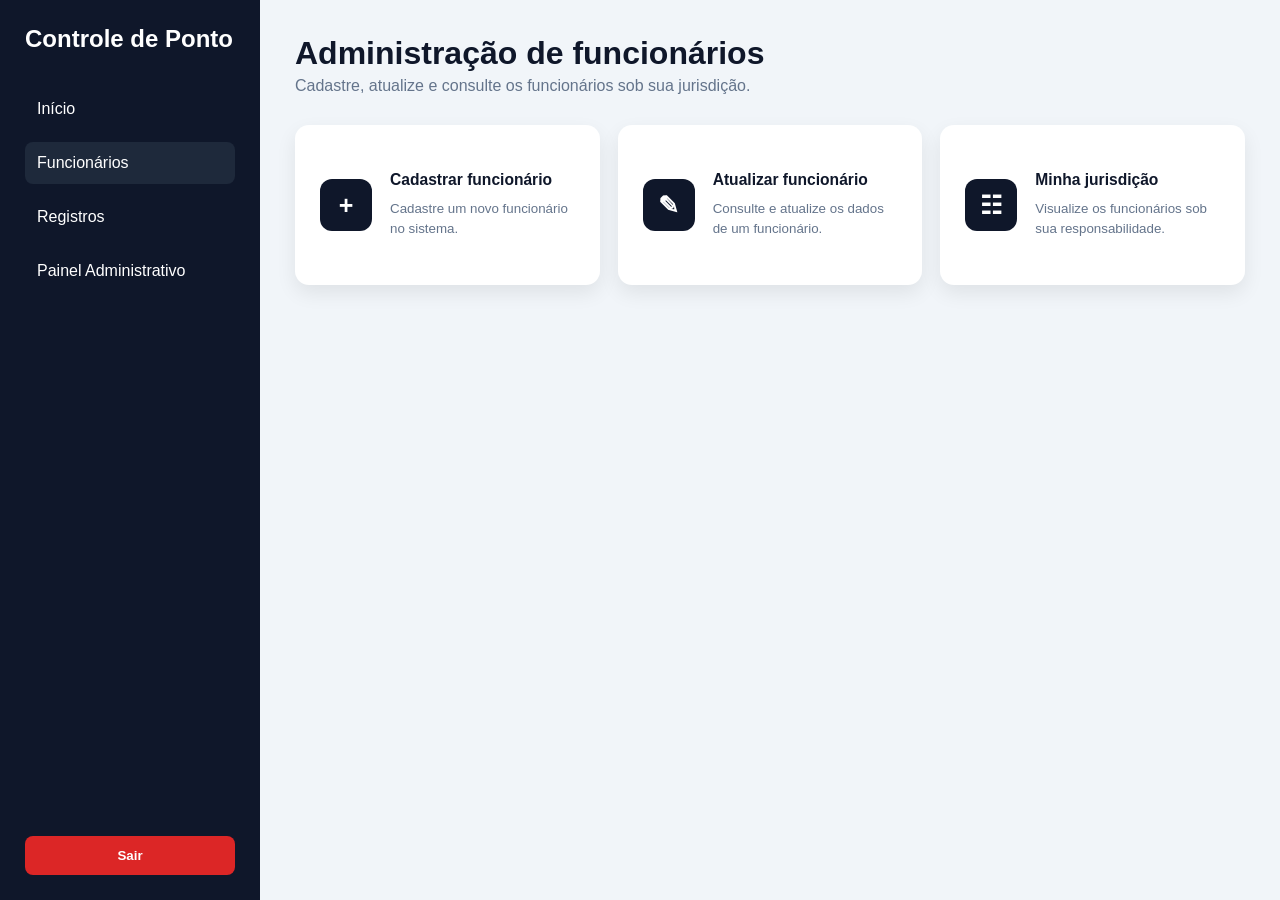
==== ControleDePonto/wwwroot/administracao_funcionarios.html @ 017f4de0 "Ajusta tela de funcionarios, adicionado mais opções e alterado o nome" ====
<!DOCTYPE html>
<html lang="pt-BR">
<head>
    <meta charset="UTF-8">

    <meta
        name="viewport"
        content="width=device-width, initial-scale=1.0"
    >

    <title>Administração de Funcionários | Controle de Ponto</title>

    <link
        rel="stylesheet"
        href="css/administracao_funcionarios.css"
    >
</head>

<body>

    <aside class="sidebar">
        <h2>Controle de Ponto</h2>

        <nav>
            <a href="/home.html">Início</a>

            <a
                href="/administracao_funcionarios.html"
                class="active"
            >
                Funcionários
            </a>

            <a href="/registros.html">Registros</a>

            <a href="/administracao_funcionarios.html">
                Painel Administrativo
            </a>
        </nav>

        <button id="btnSair" type="button">
            Sair
        </button>
    </aside>

    <main class="content">

        <header>
            <h1>Administração de funcionários</h1>

            <p>
                Cadastre, atualize e consulte os funcionários
                sob sua jurisdição.
            </p>
        </header>

        <section class="cards">

            <button
                class="card card-action"
                type="button"
                data-modal="cadastrar"
            >
                <div class="card-icon">+</div>

                <div>
                    <h3>Cadastrar funcionário</h3>

                    <p>
                        Cadastre um novo funcionário no sistema.
                    </p>
                </div>
            </button>

            <button
                class="card card-action"
                type="button"
                data-modal="atualizar"
            >
                <div class="card-icon">✎</div>

                <div>
                    <h3>Atualizar funcionário</h3>

                    <p>
                        Consulte e atualize os dados de um funcionário.
                    </p>
                </div>
            </button>

            <button
                class="card card-action"
                type="button"
                data-modal="listar"
            >
                <div class="card-icon">☷</div>

                <div>
                    <h3>Minha jurisdição</h3>

                    <p>
                        Visualize os funcionários sob sua responsabilidade.
                    </p>
                </div>
            </button>

        </section>

    </main>

    <!-- Fundo escurecido e modal -->

    <div id="modalOverlay" class="modal-overlay">

        <section
            class="modal"
            role="dialog"
            aria-modal="true"
            aria-labelledby="modalTitulo"
        >

            <header class="modal-header">

                <div>
                    <h2 id="modalTitulo">
                        Administração de funcionários
                    </h2>

                    <p id="modalDescricao">
                        Selecione uma opção.
                    </p>
                </div>

                <button
                    id="btnFecharModal"
                    class="btn-fechar"
                    type="button"
                    aria-label="Fechar janela"
                >
                    ×
                </button>

            </header>

            <div id="modalMensagem" class="mensagem"></div>

            <div id="modalConteudo" class="modal-content">
                <!-- Conteúdo inserido pelo JavaScript -->
            </div>

        </section>

    </div>

    <script src="js/administracao_funcionarios.js"></script>
</body>
</html>
---- ControleDePonto/wwwroot/css/administracao_funcionarios.css ----
* {
    margin: 0;
    padding: 0;
    box-sizing: border-box;
}

body {
    font-family: Arial, sans-serif;
    display: flex;
    min-height: 100vh;
    background: #f1f5f9;
}

/* =========================
   BARRA LATERAL
========================= */

.sidebar {
    width: 260px;
    min-height: 100vh;
    background: #0f172a;
    color: white;
    padding: 25px;
    display: flex;
    flex-direction: column;
}

.sidebar h2 {
    margin-bottom: 35px;
}

.sidebar nav {
    display: flex;
    flex-direction: column;
    gap: 12px;
}

.sidebar nav a {
    color: white;
    text-decoration: none;
    padding: 12px;
    border-radius: 8px;
}

.sidebar nav a:hover,
.sidebar nav a.active {
    background: #1e293b;
}

#btnSair {
    margin-top: auto;
    padding: 12px;
    border: none;
    border-radius: 8px;
    background: #dc2626;
    color: white;
    font-weight: bold;
    cursor: pointer;
}

#btnSair:hover {
    background: #b91c1c;
}

/* =========================
   CONTEÚDO
========================= */

.content {
    flex: 1;
    padding: 35px;
    min-width: 0;
}

.content > header {
    margin-bottom: 30px;
}

.content > header h1 {
    color: #0f172a;
}

.content > header p {
    color: #64748b;
    margin-top: 5px;
}

/* =========================
   CARDS
========================= */

.cards {
    display: grid;
    grid-template-columns: repeat(
        auto-fit,
        minmax(250px, 1fr)
    );
    gap: 18px;
}

.card {
    background: white;
    padding: 25px;
    border-radius: 14px;
    box-shadow: 0 8px 20px rgba(0, 0, 0, 0.08);
}

.card-action {
    width: 100%;
    min-height: 160px;
    display: flex;
    align-items: center;
    gap: 18px;
    border: none;
    font-family: Arial, sans-serif;
    text-align: left;
    cursor: pointer;
    transition:
        transform 0.2s ease,
        box-shadow 0.2s ease;
}

.card-action:hover {
    transform: translateY(-3px);
    box-shadow: 0 12px 25px rgba(0, 0, 0, 0.12);
}

.card-icon {
    min-width: 52px;
    height: 52px;
    display: flex;
    align-items: center;
    justify-content: center;
    border-radius: 12px;
    background: #0f172a;
    color: white;
    font-size: 25px;
    font-weight: bold;
}

.card h3 {
    color: #0f172a;
    margin-bottom: 10px;
}

.card p {
    color: #64748b;
    line-height: 1.5;
}

/* =========================
   MODAL
========================= */

.modal-overlay {
    position: fixed;
    inset: 0;
    z-index: 1000;
    display: none;
    align-items: center;
    justify-content: center;
    padding: 25px;
    background: rgba(15, 23, 42, 0.75);
}

.modal-overlay.aberto {
    display: flex;
}

.modal {
    width: 100%;
    max-width: 950px;
    max-height: 90vh;
    overflow-y: auto;
    background: white;
    border-radius: 14px;
    box-shadow: 0 20px 45px rgba(0, 0, 0, 0.25);
}

.modal-header {
    position: sticky;
    top: 0;
    z-index: 5;
    display: flex;
    align-items: flex-start;
    justify-content: space-between;
    gap: 20px;
    padding: 24px 25px;
    border-bottom: 1px solid #e2e8f0;
    background: white;
}

.modal-header h2 {
    color: #0f172a;
}

.modal-header p {
    color: #64748b;
    margin-top: 5px;
}

.btn-fechar {
    width: 42px;
    height: 42px;
    flex-shrink: 0;
    border: none;
    border-radius: 8px;
    background: #e2e8f0;
    color: #0f172a;
    font-size: 28px;
    line-height: 1;
    cursor: pointer;
}

.btn-fechar:hover {
    background: #cbd5e1;
}

.modal-content {
    padding: 25px;
}

/* =========================
   FORMULÁRIO
========================= */

.form-grid {
    display: grid;
    grid-template-columns: repeat(2, minmax(0, 1fr));
    gap: 18px;
}

.form-group {
    display: flex;
    flex-direction: column;
}

.form-group.full-width {
    grid-column: 1 / -1;
}

.form-group label {
    color: #0f172a;
    margin-bottom: 8px;
    font-weight: bold;
}

.form-group input,
.form-group select {
    width: 100%;
    padding: 12px;
    border: 1px solid #cbd5e1;
    border-radius: 8px;
    background: white;
    color: #0f172a;
    font-family: Arial, sans-serif;
    font-size: 15px;
    outline: none;
}

.form-group input:focus,
.form-group select:focus {
    border-color: #0f172a;
    box-shadow: 0 0 0 3px rgba(15, 23, 42, 0.12);
}

.form-actions {
    display: flex;
    justify-content: flex-end;
    gap: 12px;
    margin-top: 25px;
    padding-top: 20px;
    border-top: 1px solid #e2e8f0;
}

.btn-primary,
.btn-secondary {
    padding: 12px 22px;
    border-radius: 8px;
    font-family: Arial, sans-serif;
    font-weight: bold;
    cursor: pointer;
}

.btn-primary {
    border: none;
    background: #0f172a;
    color: white;
}

.btn-primary:hover {
    background: #1e293b;
}

.btn-primary:disabled {
    opacity: 0.6;
    cursor: not-allowed;
}

.btn-secondary {
    border: none;
    background: #e2e8f0;
    color: #0f172a;
}

.btn-secondary:hover {
    background: #cbd5e1;
}

/* =========================
   PESQUISA
========================= */

.search-area {
    display: flex;
    gap: 12px;
    margin-bottom: 22px;
}

.search-area input {
    flex: 1;
    padding: 12px;
    border: 1px solid #cbd5e1;
    border-radius: 8px;
    outline: none;
    font-size: 15px;
}

.search-area input:focus {
    border-color: #0f172a;
    box-shadow: 0 0 0 3px rgba(15, 23, 42, 0.12);
}

/* =========================
   TABELA
========================= */

.table-container {
    width: 100%;
    overflow-x: auto;
    border-radius: 10px;
    border: 1px solid #e2e8f0;
}

table {
    width: 100%;
    min-width: 700px;
    border-collapse: collapse;
}

thead {
    background: #0f172a;
    color: white;
}

th,
td {
    padding: 14px;
    text-align: left;
    border-bottom: 1px solid #e2e8f0;
}

tbody tr:hover {
    background: #f8fafc;
}

.btn-editar {
    padding: 8px 12px;
    border: none;
    border-radius: 7px;
    background: #0f172a;
    color: white;
    font-weight: bold;
    cursor: pointer;
}

.btn-editar:hover {
    background: #1e293b;
}

.lista-vazia {
    padding: 30px;
    color: #64748b;
    text-align: center;
}

/* =========================
   MENSAGENS
========================= */

.mensagem {
    display: none;
    margin: 20px 25px 0;
    padding: 14px;
    border-radius: 8px;
}

.mensagem.sucesso {
    display: block;
    background: #dcfce7;
    color: #166534;
}

.mensagem.erro {
    display: block;
    background: #fee2e2;
    color: #991b1b;
}

/* =========================
   RESPONSIVIDADE
========================= */

@media (max-width: 800px) {
    body {
        flex-direction: column;
    }

    .sidebar {
        width: 100%;
        min-height: auto;
    }

    .sidebar nav {
        display: grid;
        grid-template-columns: repeat(2, 1fr);
    }

    #btnSair {
        margin-top: 25px;
    }

    .content {
        padding: 25px;
    }
}

@media (max-width: 650px) {
    .form-grid {
        grid-template-columns: 1fr;
    }

    .form-group.full-width {
        grid-column: auto;
    }

    .search-area {
        flex-direction: column;
    }

    .form-actions {
        flex-direction: column;
    }

    .form-actions button {
        width: 100%;
    }

    .modal-overlay {
        padding: 12px;
    }

    .modal {
        max-height: 95vh;
    }
}

@media (max-width: 450px) {
    .sidebar nav {
        grid-template-columns: 1fr;
    }
}
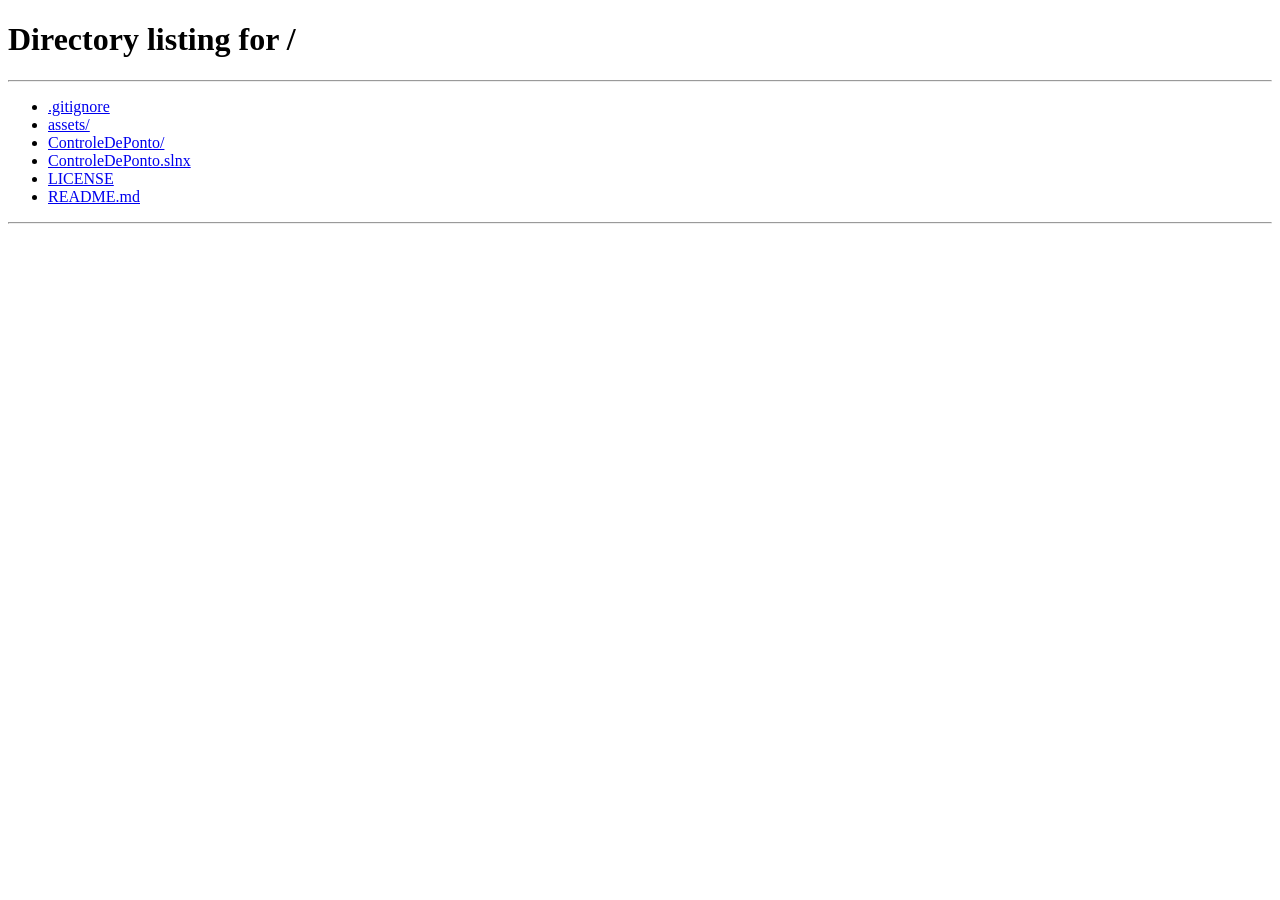
==== commit d919c8c2: "Criado a etapa de validação de token e acesso ao sistema" ====
--- a/ControleDePonto/wwwroot/administracao_funcionarios.html
+++ b/ControleDePonto/wwwroot/administracao_funcionarios.html
@@ -152,6 +152,13 @@
 
     </div>
 
+    <!-- Toast de notificação -->
+    <div id="toast" role="alert" aria-live="polite">
+        <strong id="toastTitulo"></strong>
+        <p id="toastMensagem"></p>
+    </div>
+
+
     <script src="js/administracao_funcionarios.js"></script>
 </body>
 </html>
--- a/ControleDePonto/wwwroot/css/administracao_funcionarios.css
+++ b/ControleDePonto/wwwroot/css/administracao_funcionarios.css
@@ -469,4 +469,81 @@
     .sidebar nav {
         grid-template-columns: 1fr;
     }
+}
+
+
+/* =========================
+   NOTIFICAÇÃO TOAST
+========================= */
+
+#toast {
+    position: fixed;
+    top: 25px;
+    right: 25px;
+    z-index: 9999;
+
+    min-width: 320px;
+    max-width: 420px;
+
+    padding: 16px 20px;
+
+    border-radius: 10px;
+    color: white;
+
+    box-shadow: 0 8px 25px rgba(0, 0, 0, 0.25);
+
+    opacity: 0;
+    visibility: hidden;
+    transform: translateX(120%);
+
+    transition:
+        opacity 0.4s ease,
+        transform 0.4s ease,
+        visibility 0.4s;
+}
+
+#toast.show {
+    opacity: 1;
+    visibility: visible;
+    transform: translateX(0);
+}
+
+#toast.success {
+    background: #15803d;
+}
+
+#toast.error {
+    background: #dc2626;
+}
+
+#toast.warning {
+    background: #d97706;
+}
+
+#toast.info {
+    background: #0f172a;
+}
+
+#toast strong {
+    display: block;
+    margin-bottom: 5px;
+    font-size: 16px;
+}
+
+#toast p {
+    margin: 0;
+    color: inherit;
+    font-size: 14px;
+    line-height: 1.4;
+}
+
+@media (max-width: 500px) {
+    #toast {
+        top: 15px;
+        right: 15px;
+        left: 15px;
+
+        min-width: auto;
+        max-width: none;
+    }
 }
